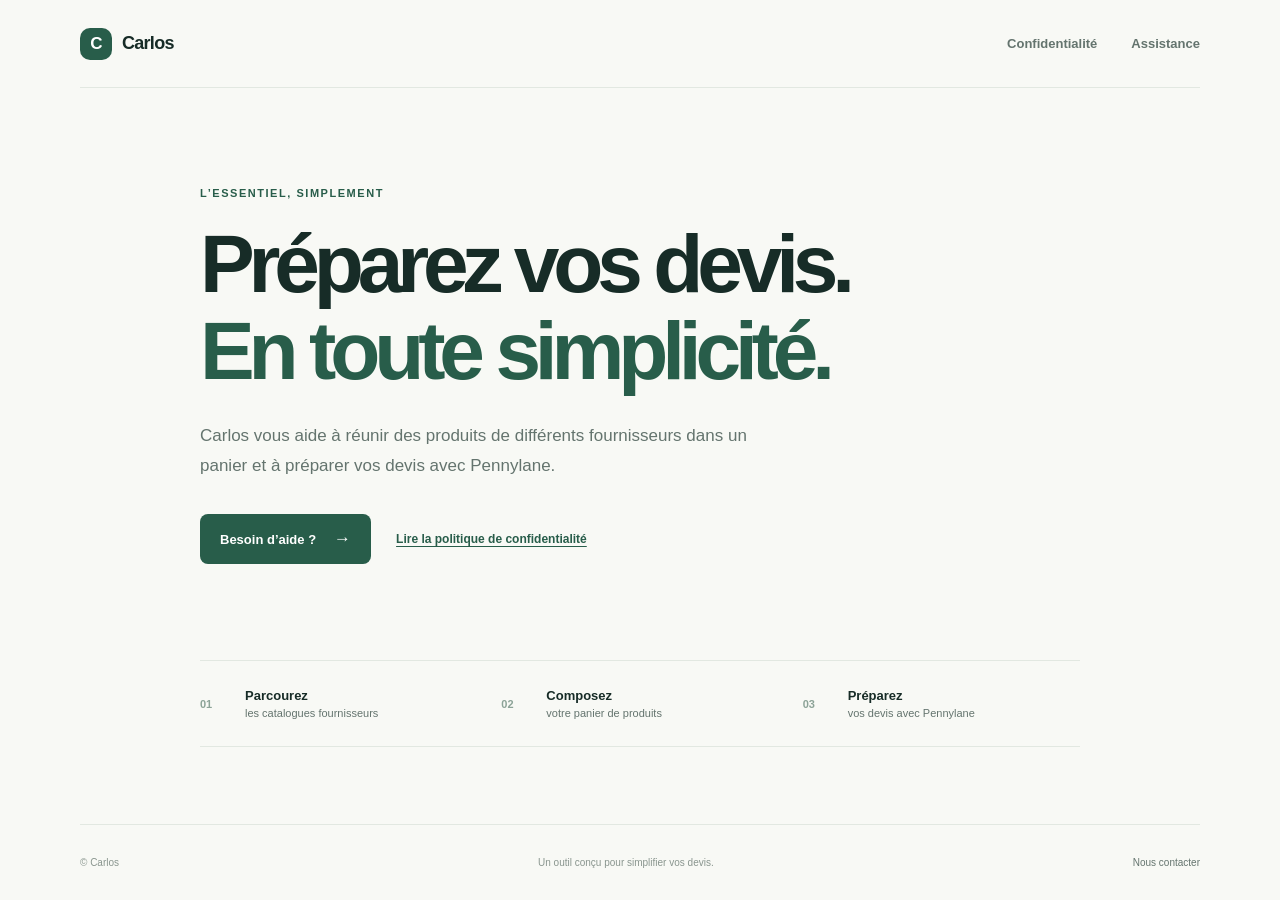
==== index.html @ d574826a "Initial commit" ====
<!doctype html>
<html lang="fr">
  <head>
    <meta charset="utf-8">
    <meta name="viewport" content="width=device-width, initial-scale=1">
    <meta name="description" content="Carlos, l’application mobile pour préparer vos devis produits.">
    <title>Carlos — Préparez vos devis</title>
    <link rel="stylesheet" href="/styles.css">
  </head>
  <body>
    <header class="site-header">
      <a class="brand" href="/" aria-label="Carlos, accueil"><span class="brand-mark">C</span> Carlos</a>
      <nav aria-label="Navigation principale">
        <a href="/privacy-policy">Confidentialité</a>
        <a href="/support">Assistance</a>
      </nav>
    </header>

    <main class="hero">
      <p class="eyebrow">L’essentiel, simplement</p>
      <h1>Préparez vos devis.<br><span>En toute simplicité.</span></h1>
      <p class="intro">Carlos vous aide à réunir des produits de différents fournisseurs dans un panier et à préparer vos devis avec Pennylane.</p>
      <div class="hero-links">
        <a class="button" href="/support">Besoin d’aide&nbsp;? <span aria-hidden="true">→</span></a>
        <a class="text-link" href="/privacy-policy">Lire la politique de confidentialité</a>
      </div>
      <div class="feature-row" aria-label="Fonctionnalités">
        <div class="feature"><span class="feature-number">01</span><strong>Parcourez</strong><span>les catalogues fournisseurs</span></div>
        <div class="feature"><span class="feature-number">02</span><strong>Composez</strong><span>votre panier de produits</span></div>
        <div class="feature"><span class="feature-number">03</span><strong>Préparez</strong><span>vos devis avec Pennylane</span></div>
      </div>
    </main>

    <footer class="site-footer"><span>© Carlos</span><span>Un outil conçu pour simplifier vos devis.</span><a href="/support">Nous contacter</a></footer>
  </body>
</html>
---- styles.css ----
:root {
  color-scheme: light;
  --ink: #172c27;
  --muted: #64746e;
  --green: #285d4a;
  --green-dark: #1d493a;
  --paper: #f8f9f5;
  --line: #e2e8e1;
  --mint: #e9f0e9;
}

* { box-sizing: border-box; }

html { min-width: 320px; background: var(--paper); }

body {
  min-height: 100vh;
  margin: 0;
  display: flex;
  flex-direction: column;
  color: var(--ink);
  font-family: 'DM Sans', -apple-system, BlinkMacSystemFont, 'Segoe UI', sans-serif;
  -webkit-font-smoothing: antialiased;
}

a { color: var(--green); text-underline-offset: 3px; }
a:hover { color: var(--green-dark); }

.site-header, .site-footer {
  width: min(100% - 64px, 1120px);
  margin-inline: auto;
  display: flex;
  align-items: center;
  justify-content: space-between;
}

.site-header { min-height: 88px; border-bottom: 1px solid var(--line); }
.brand { display: inline-flex; align-items: center; gap: 10px; color: var(--ink); font-weight: 700; font-size: 18px; text-decoration: none; letter-spacing: -.04em; }
.brand-mark { width: 32px; height: 32px; display: grid; place-items: center; background: var(--green); color: white; border-radius: 10px; font-family: 'Manrope', sans-serif; font-weight: 800; font-size: 17px; }
nav { display: flex; align-items: center; gap: 34px; }
nav a { color: var(--muted); text-decoration: none; font-size: 13px; font-weight: 600; }
nav a:hover, nav a[aria-current='page'] { color: var(--green); }

.hero, .page-content { width: min(100% - 48px, 880px); margin-inline: auto; }
.hero { padding-top: clamp(76px, 11vh, 128px); }
.eyebrow { margin: 0 0 22px; color: var(--green); text-transform: uppercase; letter-spacing: .14em; font-size: 11px; font-weight: 700; }
h1 { margin: 0; font-family: 'Manrope', 'DM Sans', sans-serif; font-size: clamp(48px, 8vw, 82px); line-height: 1.06; letter-spacing: -.075em; font-weight: 600; }
h1 span { color: var(--green); }
.intro { max-width: 590px; margin: 26px 0 0; color: var(--muted); font-size: 17px; line-height: 1.75; }
.hero-links { display: flex; align-items: center; gap: 25px; margin-top: 34px; }
.button { min-height: 50px; padding: 0 20px; display: inline-flex; align-items: center; gap: 18px; border-radius: 8px; background: var(--green); color: white; text-decoration: none; font-weight: 600; font-size: 13px; transition: background .15s ease, transform .15s ease; }
.button:hover { color: white; background: var(--green-dark); transform: translateY(-1px); }
.button span { font-size: 17px; }
.text-link { font-size: 12px; font-weight: 600; }
.feature-row { display: grid; grid-template-columns: repeat(3, 1fr); gap: 24px; margin-top: 96px; padding: 27px 0; border-top: 1px solid var(--line); border-bottom: 1px solid var(--line); }
.feature { display: grid; grid-template-columns: 35px 1fr; align-items: center; column-gap: 10px; row-gap: 4px; }
.feature-number { grid-row: span 2; color: #8ca397; font-size: 11px; font-weight: 700; }
.feature strong { font-size: 13px; font-weight: 600; }
.feature > span:last-child { color: var(--muted); font-size: 11px; }

.page-content { max-width: 720px; padding-top: 52px; padding-bottom: 80px; }
.back-link { display: inline-block; margin-bottom: 54px; color: var(--muted); font-size: 12px; font-weight: 600; text-decoration: none; }
.back-link:hover { color: var(--green); }
.page-content .eyebrow { margin-bottom: 17px; }
.page-content h1 { font-size: clamp(43px, 7vw, 66px); }
.page-content .intro { max-width: 650px; font-size: 15px; }
.updated { margin-top: 22px; color: #89958e; font-size: 11px; }
.policy-section { margin-top: 32px; padding-top: 24px; border-top: 1px solid var(--line); }
.policy-section h2 { margin: 0 0 10px; font-size: 15px; font-weight: 700; letter-spacing: -.02em; }
.policy-section p { max-width: 670px; margin: 0 0 12px; color: var(--muted); font-size: 13px; line-height: 1.8; }
.support-content .intro { max-width: 580px; }
.contact-card { position: relative; display: flex; flex-direction: column; gap: 10px; margin-top: 38px; padding: 24px 58px 24px 25px; border: 1px solid var(--line); border-radius: 10px; background: white; text-decoration: none; transition: border-color .15s ease, transform .15s ease; }
.contact-card:hover { border-color: #a9bcae; transform: translateY(-1px); }
.contact-label { color: var(--muted); text-transform: uppercase; letter-spacing: .1em; font-size: 10px; font-weight: 700; }
.contact-card strong { font-size: 17px; font-weight: 600; }
.contact-arrow { position: absolute; top: 50%; right: 24px; color: var(--green); font-size: 20px; transform: translateY(-50%); }
.support-note, .support-policy { max-width: 600px; color: var(--muted); font-size: 12px; line-height: 1.8; }
.support-note { margin-top: 20px; }
.support-policy { margin-top: 26px; }

.site-footer { min-height: 76px; margin-top: auto; border-top: 1px solid var(--line); color: #89958e; font-size: 10px; }
.site-footer a { color: var(--muted); text-decoration: none; }
.site-footer a:hover { color: var(--green); }

@media (max-width: 600px) {
  .site-header, .site-footer { width: calc(100% - 40px); }
  .site-header { min-height: 72px; }
  nav { gap: 17px; }
  nav a { font-size: 11px; }
  .hero, .page-content { width: calc(100% - 40px); }
  .hero { padding-top: 76px; }
  .intro { font-size: 15px; }
  .hero-links { align-items: flex-start; flex-direction: column; gap: 17px; }
  .feature-row { grid-template-columns: 1fr; gap: 19px; margin-top: 65px; }
  .feature { grid-template-columns: 35px 1fr; }
  .page-content { padding-top: 32px; padding-bottom: 56px; }
  .back-link { margin-bottom: 40px; }
  .site-footer { min-height: 68px; gap: 12px; }
  .site-footer span:nth-child(2) { display: none; }
}

@media (prefers-reduced-motion: reduce) {
  *, *::before, *::after { scroll-behavior: auto !important; transition-duration: .01ms !important; }
}
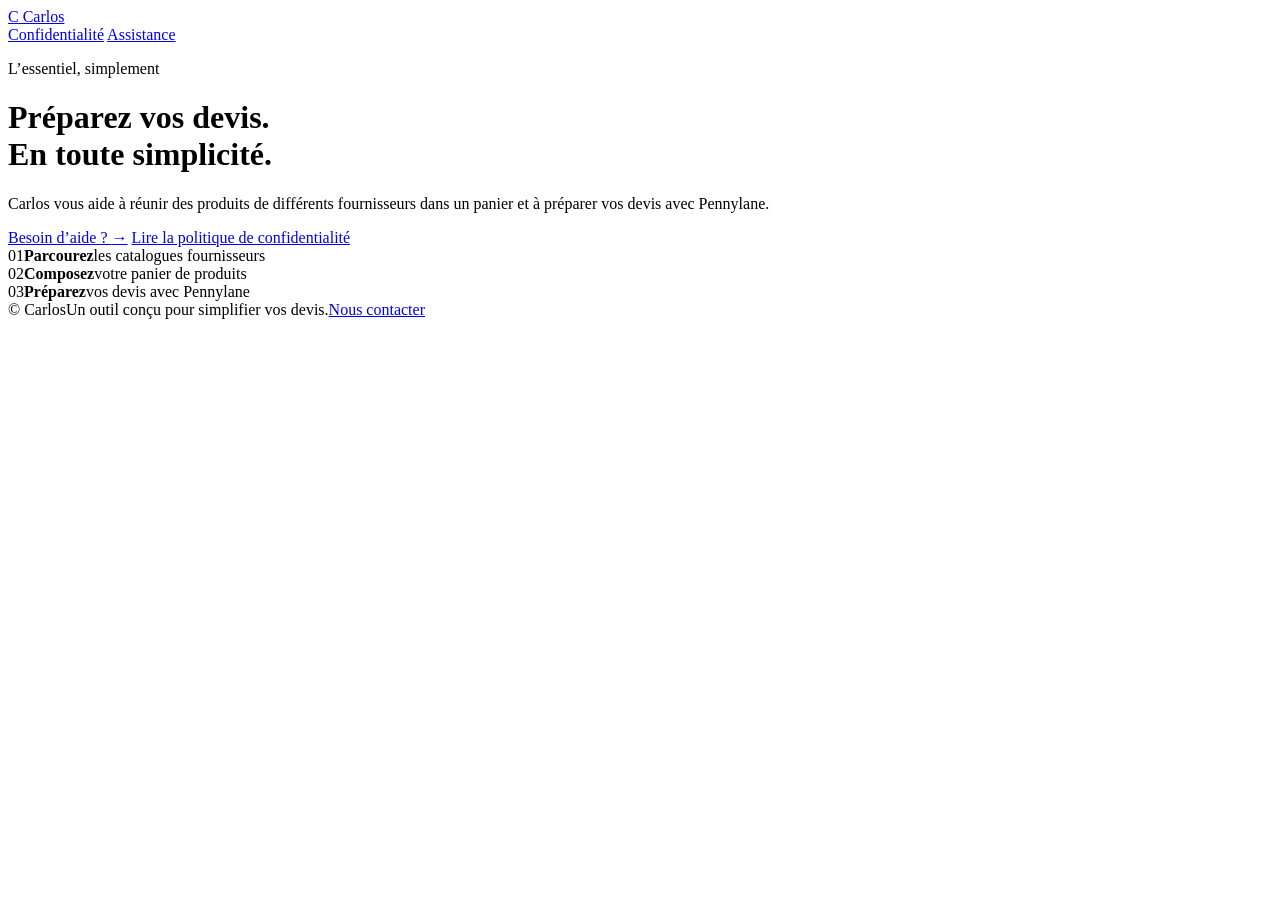
==== commit c0d214ad: "fix 404" ====
--- a/index.html
+++ b/index.html
@@ -5,14 +5,14 @@
     <meta name="viewport" content="width=device-width, initial-scale=1">
     <meta name="description" content="Carlos, l’application mobile pour préparer vos devis produits.">
     <title>Carlos — Préparez vos devis</title>
-    <link rel="stylesheet" href="/styles.css">
+    <link rel="stylesheet" href="/carlos-website/styles.css">
   </head>
   <body>
     <header class="site-header">
-      <a class="brand" href="/" aria-label="Carlos, accueil"><span class="brand-mark">C</span> Carlos</a>
+      <a class="brand" href="/carlos-website/" aria-label="Carlos, accueil"><span class="brand-mark">C</span> Carlos</a>
       <nav aria-label="Navigation principale">
-        <a href="/privacy-policy">Confidentialité</a>
-        <a href="/support">Assistance</a>
+        <a href="/carlos-website/privacy-policy">Confidentialité</a>
+        <a href="/carlos-website/support">Assistance</a>
       </nav>
     </header>
 
@@ -21,8 +21,8 @@
       <h1>Préparez vos devis.<br><span>En toute simplicité.</span></h1>
       <p class="intro">Carlos vous aide à réunir des produits de différents fournisseurs dans un panier et à préparer vos devis avec Pennylane.</p>
       <div class="hero-links">
-        <a class="button" href="/support">Besoin d’aide&nbsp;? <span aria-hidden="true">→</span></a>
-        <a class="text-link" href="/privacy-policy">Lire la politique de confidentialité</a>
+        <a class="button" href="/carlos-website/support">Besoin d’aide&nbsp;? <span aria-hidden="true">→</span></a>
+        <a class="text-link" href="/carlos-website/privacy-policy">Lire la politique de confidentialité</a>
       </div>
       <div class="feature-row" aria-label="Fonctionnalités">
         <div class="feature"><span class="feature-number">01</span><strong>Parcourez</strong><span>les catalogues fournisseurs</span></div>
@@ -31,6 +31,6 @@
       </div>
     </main>
 
-    <footer class="site-footer"><span>© Carlos</span><span>Un outil conçu pour simplifier vos devis.</span><a href="/support">Nous contacter</a></footer>
+    <footer class="site-footer"><span>© Carlos</span><span>Un outil conçu pour simplifier vos devis.</span><a href="/carlos-website/support">Nous contacter</a></footer>
   </body>
 </html>
